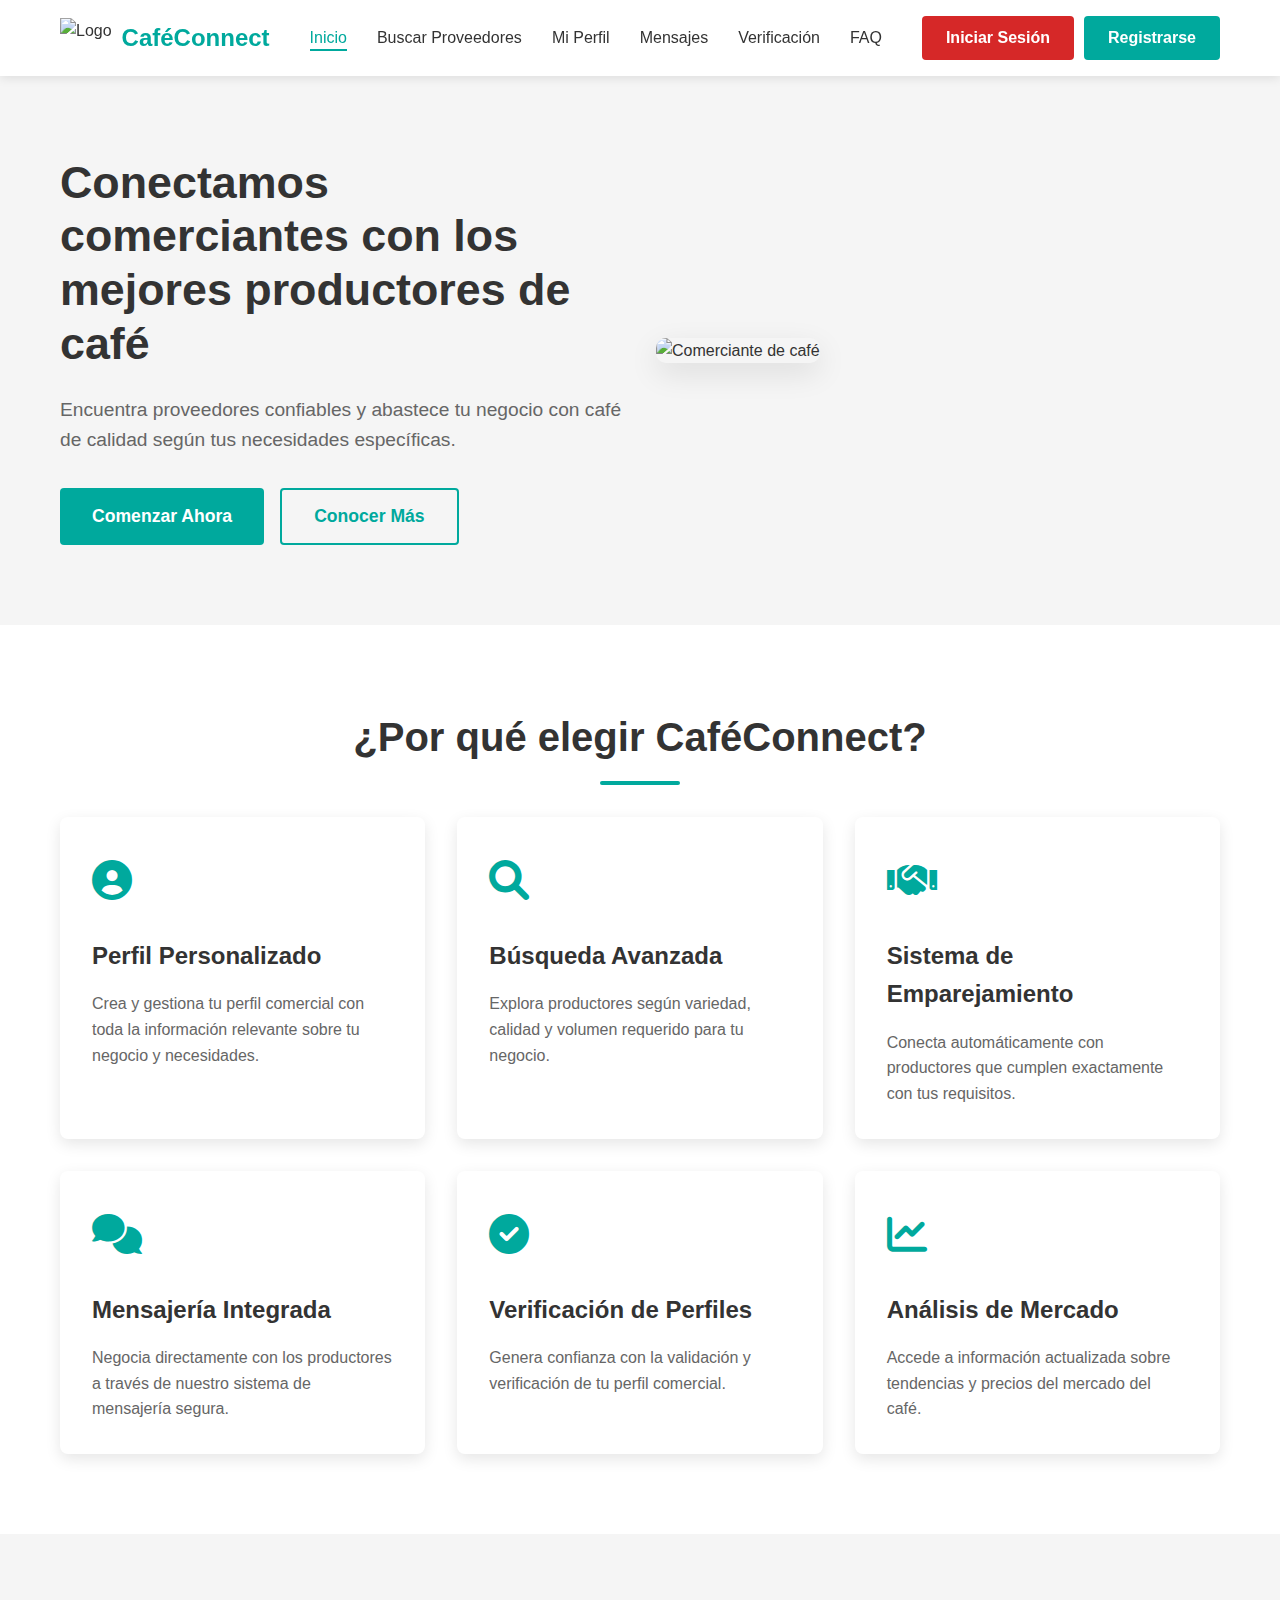
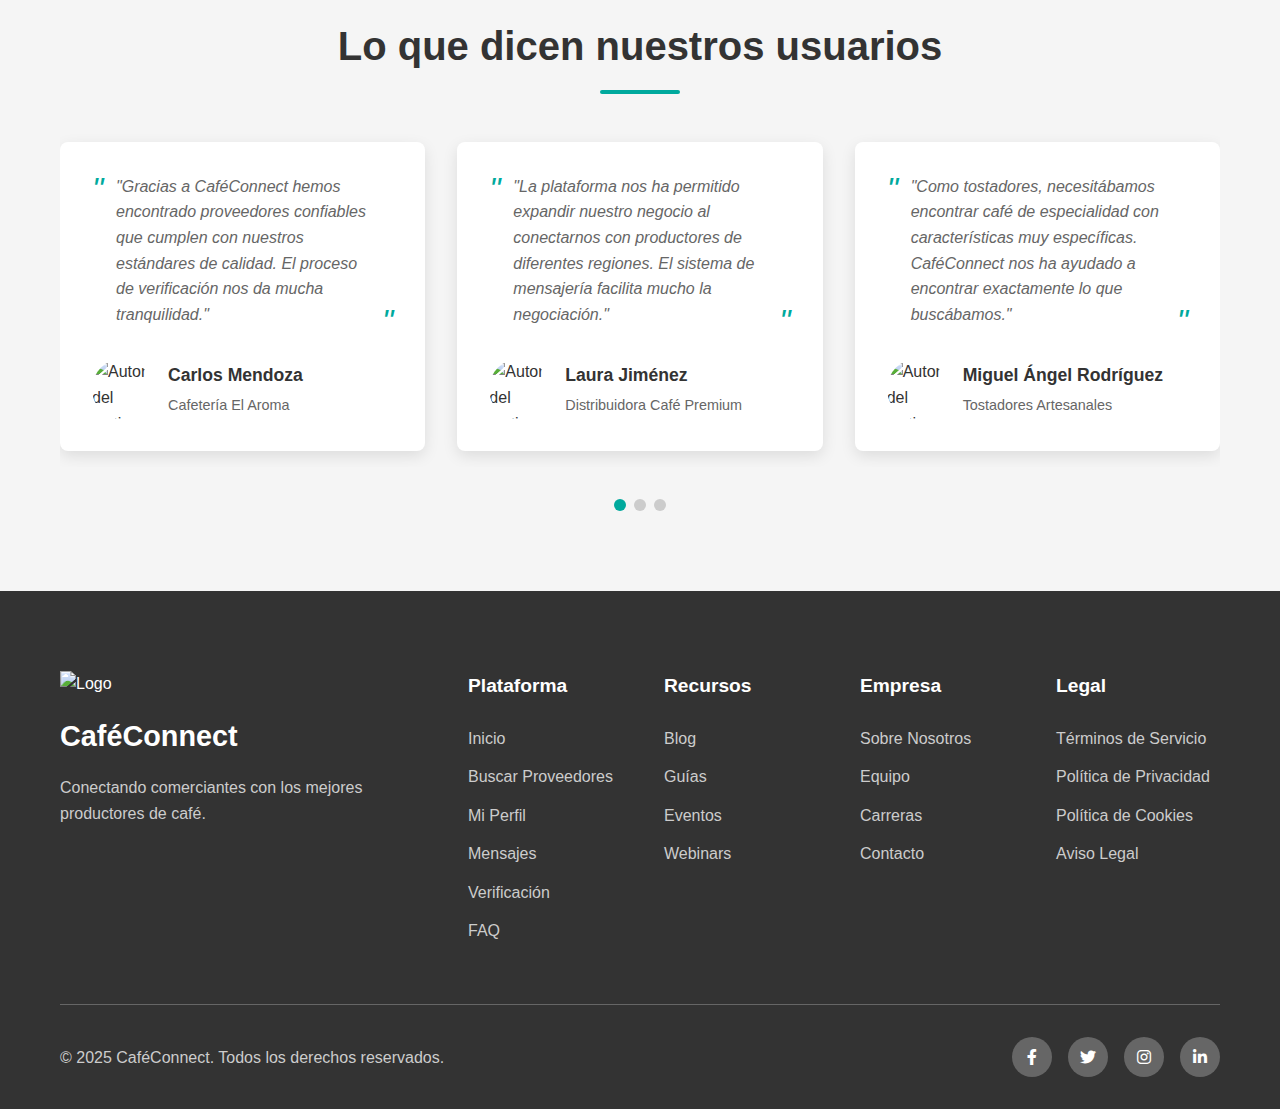
==== index.html @ 9d8a7d10 "first commit" ====
<!DOCTYPE html>
<html lang="es">
<head>
    <meta charset="UTF-8">
    <meta name="viewport" content="width=device-width, initial-scale=1.0">
    <title>CaféConnect - Plataforma para Comerciantes de Café</title>
    <link rel="stylesheet" href="styles.css">
    <link rel="stylesheet" href="https://cdnjs.cloudflare.com/ajax/libs/font-awesome/6.0.0-beta3/css/all.min.css">
</head>
<body>
    <!-- Header y Navegación -->
    <header>
        <div class="container">
            <div class="logo">
                <img src="https://hebbkx1anhila5yf.public.blob.vercel-storage.com/Captura%20desde%202025-03-27%2005-13-48-e2hTCeME7SE3XoLxy1UpQxqNRgWNa7.png" alt="Logo" class="logo-img">
                <h1>CaféConnect</h1>
            </div>
            <nav>
                <ul class="nav-links">
                    <li class="active"><a href="index.html">Inicio</a></li>
                    <li><a href="buscar.html">Buscar Proveedores</a></li>
                    <li><a href="perfil.html">Mi Perfil</a></li>
                    <li><a href="mensajes.html">Mensajes</a></li>
                    <li><a href="verificacion.html">Verificación</a></li>
                    <li><a href="faq.html">FAQ</a></li>
                </ul>
            </nav>
            <div class="auth-buttons">
                <button class="btn btn-secondary">Iniciar Sesión</button>
                <button class="btn btn-primary">Registrarse</button>
            </div>
            <div class="menu-toggle">
                <i class="fas fa-bars"></i>
            </div>
        </div>
    </header>

    <!-- Hero Section -->
    <section id="inicio" class="hero">
        <div class="container">
            <div class="hero-content">
                <h1>Conectamos comerciantes con los mejores productores de café</h1>
                <p>Encuentra proveedores confiables y abastece tu negocio con café de calidad según tus necesidades específicas.</p>
                <div class="hero-buttons">
                    <button class="btn btn-primary btn-large">Comenzar Ahora</button>
                    <button class="btn btn-outline btn-large">Conocer Más</button>
                </div>
            </div>
            <div class="hero-image">
                <img src="https://images.unsplash.com/photo-1511537190424-bbbab87ac5eb?ixlib=rb-1.2.1&auto=format&fit=crop&w=1350&q=80" alt="Comerciante de café">
            </div>
        </div>
    </section>

    <!-- Características -->
    <section class="features">
        <div class="container">
            <h2 class="section-title">¿Por qué elegir CaféConnect?</h2>
            <div class="features-grid">
                <div class="feature-card">
                    <div class="feature-icon">
                        <i class="fas fa-user-circle"></i>
                    </div>
                    <h3>Perfil Personalizado</h3>
                    <p>Crea y gestiona tu perfil comercial con toda la información relevante sobre tu negocio y necesidades.</p>
                </div>
                <div class="feature-card">
                    <div class="feature-icon">
                        <i class="fas fa-search"></i>
                    </div>
                    <h3>Búsqueda Avanzada</h3>
                    <p>Explora productores según variedad, calidad y volumen requerido para tu negocio.</p>
                </div>
                <div class="feature-card">
                    <div class="feature-icon">
                        <i class="fas fa-handshake"></i>
                    </div>
                    <h3>Sistema de Emparejamiento</h3>
                    <p>Conecta automáticamente con productores que cumplen exactamente con tus requisitos.</p>
                </div>
                <div class="feature-card">
                    <div class="feature-icon">
                        <i class="fas fa-comments"></i>
                    </div>
                    <h3>Mensajería Integrada</h3>
                    <p>Negocia directamente con los productores a través de nuestro sistema de mensajería segura.</p>
                </div>
                <div class="feature-card">
                    <div class="feature-icon">
                        <i class="fas fa-check-circle"></i>
                    </div>
                    <h3>Verificación de Perfiles</h3>
                    <p>Genera confianza con la validación y verificación de tu perfil comercial.</p>
                </div>
                <div class="feature-card">
                    <div class="feature-icon">
                        <i class="fas fa-chart-line"></i>
                    </div>
                    <h3>Análisis de Mercado</h3>
                    <p>Accede a información actualizada sobre tendencias y precios del mercado del café.</p>
                </div>
            </div>
        </div>
    </section>

    <!-- Testimonios -->
    <section class="testimonials">
        <div class="container">
            <h2 class="section-title">Lo que dicen nuestros usuarios</h2>
            <div class="testimonials-slider">
                <div class="testimonial-card">
                    <div class="testimonial-content">
                        <p>"Gracias a CaféConnect hemos encontrado proveedores confiables que cumplen con nuestros estándares de calidad. El proceso de verificación nos da mucha tranquilidad."</p>
                    </div>
                    <div class="testimonial-author">
                        <img src="https://images.unsplash.com/photo-1507003211169-0a1dd7228f2d?ixlib=rb-1.2.1&auto=format&fit=crop&w=100&q=80" alt="Autor del testimonio">
                        <div class="author-info">
                            <h4>Carlos Mendoza</h4>
                            <p>Cafetería El Aroma</p>
                        </div>
                    </div>
                </div>
                <div class="testimonial-card">
                    <div class="testimonial-content">
                        <p>"La plataforma nos ha permitido expandir nuestro negocio al conectarnos con productores de diferentes regiones. El sistema de mensajería facilita mucho la negociación."</p>
                    </div>
                    <div class="testimonial-author">
                        <img src="https://images.unsplash.com/photo-1494790108377-be9c29b29330?ixlib=rb-1.2.1&auto=format&fit=crop&w=100&q=80" alt="Autor del testimonio">
                        <div class="author-info">
                            <h4>Laura Jiménez</h4>
                            <p>Distribuidora Café Premium</p>
                        </div>
                    </div>
                </div>
                <div class="testimonial-card">
                    <div class="testimonial-content">
                        <p>"Como tostadores, necesitábamos encontrar café de especialidad con características muy específicas. CaféConnect nos ha ayudado a encontrar exactamente lo que buscábamos."</p>
                    </div>
                    <div class="testimonial-author">
                        <img src="https://images.unsplash.com/photo-1500648767791-00dcc994a43e?ixlib=rb-1.2.1&auto=format&fit=crop&w=100&q=80" alt="Autor del testimonio">
                        <div class="author-info">
                            <h4>Miguel Ángel Rodríguez</h4>
                            <p>Tostadores Artesanales</p>
                        </div>
                    </div>
                </div>
            </div>
            <div class="testimonial-dots">
                <span class="dot active"></span>
                <span class="dot"></span>
                <span class="dot"></span>
            </div>
        </div>
    </section>

    <!-- Footer -->
    <footer>
        <div class="container">
            <div class="footer-content">
                <div class="footer-logo">
                    <img src="https://hebbkx1anhila5yf.public.blob.vercel-storage.com/Captura%20desde%202025-03-27%2005-13-48-e2hTCeME7SE3XoLxy1UpQxqNRgWNa7.png" alt="Logo" class="logo-img">
                    <h2>CaféConnect</h2>
                    <p>Conectando comerciantes con los mejores productores de café.</p>
                </div>
                <div class="footer-links">
                    <div class="footer-column">
                        <h3>Plataforma</h3>
                        <ul>
                            <li><a href="index.html">Inicio</a></li>
                            <li><a href="buscar.html">Buscar Proveedores</a></li>
                            <li><a href="perfil.html">Mi Perfil</a></li>
                            <li><a href="mensajes.html">Mensajes</a></li>
                            <li><a href="verificacion.html">Verificación</a></li>
                            <li><a href="faq.html">FAQ</a></li>
                        </ul>
                    </div>
                    <div class="footer-column">
                        <h3>Recursos</h3>
                        <ul>
                            <li><a href="#">Blog</a></li>
                            <li><a href="#">Guías</a></li>
                            <li><a href="#">Eventos</a></li>
                            <li><a href="#">Webinars</a></li>
                        </ul>
                    </div>
                    <div class="footer-column">
                        <h3>Empresa</h3>
                        <ul>
                            <li><a href="#">Sobre Nosotros</a></li>
                            <li><a href="#">Equipo</a></li>
                            <li><a href="#">Carreras</a></li>
                            <li><a href="#">Contacto</a></li>
                        </ul>
                    </div>
                    <div class="footer-column">
                        <h3>Legal</h3>
                        <ul>
                            <li><a href="#">Términos de Servicio</a></li>
                            <li><a href="#">Política de Privacidad</a></li>
                            <li><a href="#">Política de Cookies</a></li>
                            <li><a href="#">Aviso Legal</a></li>
                        </ul>
                    </div>
                </div>
            </div>
            <div class="footer-bottom">
                <p>&copy; 2025 CaféConnect. Todos los derechos reservados.</p>
                <div class="social-links">
                    <a href="#"><i class="fab fa-facebook-f"></i></a>
                    <a href="#"><i class="fab fa-twitter"></i></a>
                    <a href="#"><i class="fab fa-instagram"></i></a>
                    <a href="#"><i class="fab fa-linkedin-in"></i></a>
                </div>
            </div>
        </div>
    </footer>

    <script src="script.js"></script>
</body>
</html>
---- styles.css ----
:root {
    --primary: #00A99D;
    --primary-dark: #008C82;
    --primary-light: #4DCCC3;
    --accent: #D62828;
    --accent-dark: #B01E1E;
    --accent-light: #E45858;
    --secondary: #E63E6D;
    --secondary-dark: #C92E59;
    --secondary-light: #F06E93;
    --gray-dark: #333333;
    --gray: #666666;
    --gray-light: #CCCCCC;
    --gray-lighter: #F5F5F5;
    --white: #FFFFFF;
    --black: #000000;
    --shadow: rgba(0, 0, 0, 0.1);
}

/* Reset y estilos base */
* {
    margin: 0;
    padding: 0;
    box-sizing: border-box;
}

body {
    font-family: 'Segoe UI', Tahoma, Geneva, Verdana, sans-serif;
    line-height: 1.6;
    color: var(--gray-dark);
    background-color: var(--white);
}

.container {
    width: 100%;
    max-width: 1200px;
    margin: 0 auto;
    padding: 0 20px;
}

a {
    text-decoration: none;
    color: var(--primary);
    transition: color 0.3s ease;
}

a:hover {
    color: var(--primary-dark);
}

ul {
    list-style: none;
}

img {
    max-width: 100%;
    height: auto;
}

.section-title {
    font-size: 2.5rem;
    text-align: center;
    margin-bottom: 2rem;
    color: var(--gray-dark);
    position: relative;
    padding-bottom: 1rem;
}

.section-title::after {
    content: '';
    position: absolute;
    bottom: 0;
    left: 50%;
    transform: translateX(-50%);
    width: 80px;
    height: 4px;
    background-color: var(--primary);
    border-radius: 2px;
}

/* Botones */
.btn {
    display: inline-block;
    padding: 0.8rem 1.5rem;
    border-radius: 4px;
    font-weight: 600;
    text-align: center;
    cursor: pointer;
    transition: all 0.3s ease;
    border: none;
    font-size: 1rem;
}

.btn-primary {
    background-color: var(--primary);
    color: var(--white);
}

.btn-primary:hover {
    background-color: var(--primary-dark);
    color: var(--white);
}

.btn-secondary {
    background-color: var(--accent);
    color: var(--white);
}

.btn-secondary:hover {
    background-color: var(--accent-dark);
    color: var(--white);
}

.btn-outline {
    background-color: transparent;
    border: 2px solid var(--primary);
    color: var(--primary);
}

.btn-outline:hover {
    background-color: var(--primary);
    color: var(--white);
}

.btn-text {
    background-color: transparent;
    color: var(--primary);
    padding: 0.8rem 0;
}

.btn-text:hover {
    color: var(--primary-dark);
    text-decoration: underline;
}

.btn-large {
    padding: 1rem 2rem;
    font-size: 1.1rem;
}

.btn-icon {
    background-color: transparent;
    border: none;
    color: var(--gray);
    font-size: 1.2rem;
    cursor: pointer;
    transition: color 0.3s ease;
}

.btn-icon:hover {
    color: var(--primary);
}

/* Header y Navegación */
header {
    background-color: var(--white);
    box-shadow: 0 2px 10px var(--shadow);
    position: sticky;
    top: 0;
    z-index: 1000;
    padding: 1rem 0;
}

header .container {
    display: flex;
    justify-content: space-between;
    align-items: center;
}

.logo {
    display: flex;
    align-items: center;
}

.logo-img {
    height: 40px;
    margin-right: 10px;
}

.logo h1 {
    font-size: 1.5rem;
    color: var(--primary);
    font-weight: 700;
}

.nav-links {
    display: flex;
}

.nav-links li {
    margin: 0 15px;
}

.nav-links a {
    color: var(--gray-dark);
    font-weight: 500;
    position: relative;
}

.nav-links a::after {
    content: '';
    position: absolute;
    bottom: -5px;
    left: 0;
    width: 0;
    height: 2px;
    background-color: var(--primary);
    transition: width 0.3s ease;
}

.nav-links a:hover {
    color: var(--primary);
}

.nav-links a:hover::after, .nav-links li.active a::after {
    width: 100%;
}

.nav-links li.active a {
    color: var(--primary);
}

.auth-buttons {
    display: flex;
    gap: 10px;
}

.menu-toggle {
    display: none;
    font-size: 1.5rem;
    cursor: pointer;
    color: var(--gray-dark);
}

/* Secciones de página */
.page-section {
    padding: 5rem 0;
    min-height: calc(100vh - 80px - 400px); /* Altura mínima para que ocupe la pantalla menos header y footer */
}

/* Hero Section */
.hero {
    padding: 5rem 0;
    background-color: var(--gray-lighter);
}

.hero .container {
    display: flex;
    align-items: center;
    gap: 2rem;
}

.hero-content {
    flex: 1;
}

.hero-content h1 {
    font-size: 2.8rem;
    margin-bottom: 1.5rem;
    color: var(--gray-dark);
    line-height: 1.2;
}

.hero-content p {
    font-size: 1.2rem;
    margin-bottom: 2rem;
    color: var(--gray);
}

.hero-buttons {
    display: flex;
    gap: 1rem;
}

.hero-image {
    flex: 1;
}

.hero-image img {
    border-radius: 10px;
    box-shadow: 0 10px 30px var(--shadow);
}

/* Características */
.features {
    padding: 5rem 0;
    background-color: var(--white);
}

.features-grid {
    display: grid;
    grid-template-columns: repeat(auto-fit, minmax(300px, 1fr));
    gap: 2rem;
}

.feature-card {
    background-color: var(--white);
    border-radius: 8px;
    padding: 2rem;
    box-shadow: 0 5px 15px var(--shadow);
    transition: transform 0.3s ease, box-shadow 0.3s ease;
}

.feature-card:hover {
    transform: translateY(-10px);
    box-shadow: 0 15px 30px var(--shadow);
}

.feature-icon {
    font-size: 2.5rem;
    color: var(--primary);
    margin-bottom: 1.5rem;
}

.feature-card h3 {
    font-size: 1.5rem;
    margin-bottom: 1rem;
    color: var(--gray-dark);
}

.feature-card p {
    color: var(--gray);
}

/* Búsqueda de Proveedores */
.search-section {
    padding: 5rem 0;
    background-color: var(--gray-lighter);
}

.search-container {
    display: flex;
    flex-direction: column;
    gap: 2rem;
}

.search-filters {
    background-color: var(--white);
    border-radius: 8px;
    padding: 2rem;
    box-shadow: 0 5px 15px var(--shadow);
    display: grid;
    grid-template-columns: repeat(auto-fit, minmax(200px, 1fr));
    gap: 1.5rem;
}

.filter-group {
    display: flex;
    flex-direction: column;
    gap: 0.5rem;
}

.filter-group label {
    font-weight: 600;
    color: var(--gray-dark);
}

.filter-select, .filter-group input[type="range"] {
    padding: 0.8rem;
    border: 1px solid var(--gray-light);
    border-radius: 4px;
    font-size: 1rem;
}

.search-btn {
    grid-column: 1 / -1;
    margin-top: 1rem;
}

.search-results {
    display: flex;
    flex-direction: column;
    gap: 1.5rem;
}

.provider-card {
    background-color: var(--white);
    border-radius: 8px;
    overflow: hidden;
    box-shadow: 0 5px 15px var(--shadow);
    display: flex;
}

.provider-image {
    width: 30%;
    min-height: 250px;
}

.provider-image img {
    width: 100%;
    height: 100%;
    object-fit: cover;
}

.provider-info {
    padding: 2rem;
    flex: 1;
}

.provider-header {
    display: flex;
    justify-content: space-between;
    align-items: center;
    margin-bottom: 1rem;
}

.provider-header h3 {
    font-size: 1.8rem;
    color: var(--gray-dark);
}

.verification-badge {
    background-color: var(--primary);
    color: var(--white);
    padding: 0.3rem 0.8rem;
    border-radius: 20px;
    font-size: 0.8rem;
    font-weight: 600;
    display: flex;
    align-items: center;
    gap: 0.3rem;
}

.verification-badge::before {
    content: '\f00c';
    font-family: 'Font Awesome 5 Free';
    font-weight: 900;
}

.provider-location {
    color: var(--gray);
    margin-bottom: 1rem;
}

.provider-details {
    display: flex;
    gap: 1.5rem;
    margin-bottom: 1rem;
}

.provider-details span {
    display: flex;
    align-items: center;
    gap: 0.5rem;
    color: var(--gray);
    font-size: 0.9rem;
}

.provider-description {
    margin-bottom: 1.5rem;
    color: var(--gray);
}

.provider-actions {
    display: flex;
    gap: 1rem;
}

/* Perfil y Gestión */
.profile-section {
    padding: 5rem 0;
    background-color: var(--white);
}

.profile-container {
    display: flex;
    gap: 2rem;
    background-color: var(--white);
    border-radius: 8px;
    box-shadow: 0 5px 15px var(--shadow);
    overflow: hidden;
}

.profile-sidebar {
    width: 300px;
    background-color: var(--gray-lighter);
    padding: 2rem;
    display: flex;
    flex-direction: column;
    align-items: center;
}

.profile-avatar {
    position: relative;
    width: 150px;
    height: 150px;
    border-radius: 50%;
    overflow: hidden;
    margin-bottom: 1.5rem;
    box-shadow: 0 5px 15px var(--shadow);
}

.profile-avatar img {
    width: 100%;
    height: 100%;
    object-fit: cover;
}

.edit-avatar-btn {
    position: absolute;
    bottom: 10px;
    right: 10px;
    background-color: var(--white);
    color: var(--primary);
    width: 40px;
    height: 40px;
    border-radius: 50%;
    display: flex;
    align-items: center;
    justify-content: center;
    border: none;
    cursor: pointer;
    box-shadow: 0 2px 5px var(--shadow);
    transition: all 0.3s ease;
}

.edit-avatar-btn:hover {
    background-color: var(--primary);
    color: var(--white);
}

.profile-name {
    font-size: 1.5rem;
    margin-bottom: 0.5rem;
    color: var(--gray-dark);
}

.profile-type {
    color: var(--primary);
    font-weight: 600;
    margin-bottom: 2rem;
}

.profile-menu {
    width: 100%;
}

.profile-menu li {
    margin-bottom: 0.5rem;
}

.profile-menu a {
    display: flex;
    align-items: center;
    gap: 0.8rem;
    padding: 1rem;
    border-radius: 4px;
    color: var(--gray);
    transition: all 0.3s ease;
}

.profile-menu a:hover, .profile-menu li.active a {
    background-color: var(--primary);
    color: var(--white);
}

.profile-content {
    flex: 1;
    padding: 2rem;
}

.profile-tab {
    display: none;
}

.profile-tab.active {
    display: block;
}

.profile-tab h3 {
    font-size: 1.8rem;
    margin-bottom: 1.5rem;
    color: var(--gray-dark);
}

.profile-form {
    display: flex;
    flex-direction: column;
    gap: 1.5rem;
}

.form-group {
    display: flex;
    flex-direction: column;
    gap: 0.5rem;
}

.form-group label {
    font-weight: 600;
    color: var(--gray-dark);
}

.form-group input, .form-group select, .form-group textarea {
    padding: 0.8rem;
    border: 1px solid var(--gray-light);
    border-radius: 4px;
    font-size: 1rem;
}

.form-row {
    display: flex;
    gap: 1.5rem;
}

.form-row .form-group {
    flex: 1;
}

.checkbox-group {
    display: flex;
    flex-wrap: wrap;
    gap: 1rem;
}

.checkbox-label {
    display: flex;
    align-items: center;
    gap: 0.5rem;
    cursor: pointer;
}

.form-actions {
    margin-top: 1rem;
}

/* Sistema de Mensajería */
.messaging-section {
    padding: 5rem 0;
    background-color: var(--gray-lighter);
}

.messaging-container {
    display: flex;
    background-color: var(--white);
    border-radius: 8px;
    box-shadow: 0 5px 15px var(--shadow);
    overflow: hidden;
    height: 600px;
}

.contacts-sidebar {
    width: 350px;
    border-right: 1px solid var(--gray-light);
    display: flex;
    flex-direction: column;
}

.contacts-search {
    padding: 1rem;
    border-bottom: 1px solid var(--gray-light);
    position: relative;
}

.contacts-search input {
    width: 100%;
    padding: 0.8rem 2.5rem 0.8rem 1rem;
    border: 1px solid var(--gray-light);
    border-radius: 20px;
    font-size: 1rem;
}

.contacts-search i {
    position: absolute;
    right: 2rem;
    top: 50%;
    transform: translateY(-50%);
    color: var(--gray);
}

.contacts-list {
    flex: 1;
    overflow-y: auto;
}

.contact-item {
    display: flex;
    align-items: center;
    padding: 1rem;
    border-bottom: 1px solid var(--gray-light);
    cursor: pointer;
    transition: background-color 0.3s ease;
}

.contact-item:hover, .contact-item.active {
    background-color: var(--gray-lighter);
}

.contact-avatar {
    width: 50px;
    height: 50px;
    border-radius: 50%;
    overflow: hidden;
    margin-right: 1rem;
}

.contact-avatar img {
    width: 100%;
    height: 100%;
    object-fit: cover;
}

.contact-info {
    flex: 1;
}

.contact-info h4 {
    font-size: 1rem;
    margin-bottom: 0.3rem;
    color: var(--gray-dark);
}

.contact-info p {
    font-size: 0.9rem;
    color: var(--gray);
    white-space: nowrap;
    overflow: hidden;
    text-overflow: ellipsis;
    max-width: 180px;
}

.contact-meta {
    display: flex;
    flex-direction: column;
    align-items: flex-end;
    gap: 0.5rem;
}

.contact-time {
    font-size: 0.8rem;
    color: var(--gray);
}

.contact-unread {
    background-color: var(--primary);
    color: var(--white);
    width: 20px;
    height: 20px;
    border-radius: 50%;
    display: flex;
    align-items: center;
    justify-content: center;
    font-size: 0.8rem;
}

.chat-container {
    flex: 1;
    display: flex;
    flex-direction: column;
}

.chat-header {
    padding: 1rem;
    border-bottom: 1px solid var(--gray-light);
    display: flex;
    justify-content: space-between;
    align-items: center;
}

.chat-contact {
    display: flex;
    align-items: center;
}

.chat-contact .contact-avatar {
    margin-right: 1rem;
}

.chat-contact .contact-info h4 {
    font-size: 1.2rem;
}

.chat-contact .contact-info p {
    display: flex;
    align-items: center;
    gap: 0.5rem;
}

.online {
    color: #4CAF50;
}

.chat-actions {
    display: flex;
    gap: 1rem;
}

.chat-messages {
    flex: 1;
    padding: 1rem;
    overflow-y: auto;
    display: flex;
    flex-direction: column;
    gap: 1rem;
}

.message-date {
    text-align: center;
    margin: 1rem 0;
}

.message-date span {
    background-color: var(--gray-lighter);
    padding: 0.5rem 1rem;
    border-radius: 20px;
    font-size: 0.8rem;
    color: var(--gray);
}

.message {
    display: flex;
    flex-direction: column;
    max-width: 70%;
}

.message.sent {
    align-self: flex-end;
}

.message.received {
    align-self: flex-start;
}

.message-content {
    padding: 1rem;
    border-radius: 8px;
    position: relative;
}

.message.sent .message-content {
    background-color: var(--primary);
    color: var(--white);
    border-top-right-radius: 0;
}

.message.received .message-content {
    background-color: var(--gray-lighter);
    color: var(--gray-dark);
    border-top-left-radius: 0;
}

.message-time {
    font-size: 0.8rem;
    color: var(--gray);
    align-self: flex-end;
    margin-top: 0.3rem;
}

.chat-input {
    padding: 1rem;
    border-top: 1px solid var(--gray-light);
    display: flex;
    align-items: center;
    gap: 1rem;
}

.chat-input input {
    flex: 1;
    padding: 0.8rem;
    border: 1px solid var(--gray-light);
    border-radius: 20px;
    font-size: 1rem;
}

.send-btn {
    color: var(--primary);
}

/* Proceso de Verificación */
.verification-section {
    padding: 5rem 0;
    background-color: var(--white);
}

.verification-container {
    display: flex;
    gap: 2rem;
}

.verification-steps {
    width: 40%;
}

.step {
    display: flex;
    margin-bottom: 2rem;
    position: relative;
}

.step:not(:last-child)::after {
    content: '';
    position: absolute;
    top: 40px;
    left: 20px;
    width: 2px;
    height: calc(100% - 20px);
    background-color: var(--gray-light);
}

.step.completed:not(:last-child)::after {
    background-color: var(--primary);
}

.step-number {
    width: 40px;
    height: 40px;
    border-radius: 50%;
    background-color: var(--gray-light);
    color: var(--white);
    display: flex;
    align-items: center;
    justify-content: center;
    font-weight: 600;
    margin-right: 1rem;
    z-index: 1;
}

.step.completed .step-number, .step.active .step-number {
    background-color: var(--primary);
}

.step-content {
    flex: 1;
}

.step-content h3 {
    font-size: 1.2rem;
    margin-bottom: 0.5rem;
    color: var(--gray-dark);
}

.step-content p {
    color: var(--gray);
    font-size: 0.9rem;
}

.step-status {
    display: flex;
    align-items: center;
    gap: 0.5rem;
    color: var(--gray);
    font-size: 0.9rem;
}

.step.completed .step-status {
    color: var(--primary);
}

.step.active .step-status {
    color: var(--accent);
}

.verification-content {
    flex: 1;
}

.verification-card {
    background-color: var(--white);
    border-radius: 8px;
    padding: 2rem;
    box-shadow: 0 5px 15px var(--shadow);
}

.verification-card h3 {
    font-size: 1.8rem;
    margin-bottom: 1rem;
    color: var(--gray-dark);
}

.verification-card p {
    color: var(--gray);
    margin-bottom: 2rem;
}

.verification-options {
    display: flex;
    gap: 2rem;
    margin-bottom: 2rem;
}

.option-card {
    flex: 1;
    background-color: var(--gray-lighter);
    border-radius: 8px;
    padding: 2rem;
    text-align: center;
    transition: transform 0.3s ease;
}

.option-card:hover {
    transform: translateY(-10px);
}

.option-icon {
    font-size: 2.5rem;
    color: var(--primary);
    margin-bottom: 1.5rem;
}

.option-card h4 {
    font-size: 1.2rem;
    margin-bottom: 1rem;
    color: var(--gray-dark);
}

.option-card p {
    color: var(--gray);
    margin-bottom: 1.5rem;
}

.verification-actions {
    display: flex;
    flex-direction: column;
    gap: 1rem;
    align-items: center;
}

/* Testimonios */
.testimonials {
    padding: 5rem 0;
    background-color: var(--gray-lighter);
}

.testimonials-slider {
    display: flex;
    gap: 2rem;
    overflow-x: auto;
    padding: 1rem 0;
    scrollbar-width: none;
}

.testimonials-slider::-webkit-scrollbar {
    display: none;
}

.testimonial-card {
    background-color: var(--white);
    border-radius: 8px;
    padding: 2rem;
    box-shadow: 0 5px 15px var(--shadow);
    min-width: 350px;
    flex: 1;
}

.testimonial-content {
    margin-bottom: 2rem;
}

.testimonial-content p {
    color: var(--gray);
    font-style: italic;
    position: relative;
    padding: 0 1.5rem;
}

.testimonial-content p::before, .testimonial-content p::after {
    content: '"';
    font-size: 2rem;
    color: var(--primary);
    position: absolute;
}

.testimonial-content p::before {
    left: 0;
    top: -10px;
}

.testimonial-content p::after {
    right: 0;
    bottom: -20px;
}

.testimonial-author {
    display: flex;
    align-items: center;
}

.testimonial-author img {
    width: 60px;
    height: 60px;
    border-radius: 50%;
    margin-right: 1rem;
    object-fit: cover;
}

.author-info h4 {
    font-size: 1.1rem;
    margin-bottom: 0.3rem;
    color: var(--gray-dark);
}

.author-info p {
    color: var(--gray);
    font-size: 0.9rem;
}

.testimonial-dots {
    display: flex;
    justify-content: center;
    gap: 0.5rem;
    margin-top: 2rem;
}

.dot {
    width: 12px;
    height: 12px;
    border-radius: 50%;
    background-color: var(--gray-light);
    cursor: pointer;
    transition: background-color 0.3s ease;
}

.dot.active {
    background-color: var(--primary);
}

/* Preguntas Frecuentes */
.faq-section {
    padding: 5rem 0;
    background-color: var(--white);
}

.faq-container {
    max-width: 800px;
    margin: 0 auto;
}

.faq-item {
    border-bottom: 1px solid var(--gray-light);
    margin-bottom: 1rem;
}

.faq-question {
    padding: 1.5rem 0;
    display: flex;
    justify-content: space-between;
    align-items: center;
    cursor: pointer;
}

.faq-question h3 {
    font-size: 1.2rem;
    color: var(--gray-dark);
}

.faq-question i {
    color: var(--primary);
    transition: transform 0.3s ease;
}

.faq-item.active .faq-question i {
    transform: rotate(180deg);
}

.faq-answer {
    padding: 0 0 1.5rem;
    display: none;
}

.faq-item.active .faq-answer {
    display: block;
}

.faq-answer p {
    color: var(--gray);
}

/* Footer */
footer {
    background-color: var(--gray-dark);
    color: var(--white);
    padding: 5rem 0 2rem;
}

.footer-content {
    display: flex;
    flex-wrap: wrap;
    gap: 2rem;
    margin-bottom: 3rem;
}

.footer-logo {
    flex: 1;
    min-width: 300px;
}

.footer-logo .logo-img {
    height: 50px;
    margin-bottom: 1rem;
}

.footer-logo h2 {
    font-size: 1.8rem;
    margin-bottom: 1rem;
    color: var(--white);
}

.footer-logo p {
    color: var(--gray-light);
}

.footer-links {
    flex: 2;
    display: flex;
    flex-wrap: wrap;
    gap: 2rem;
}

.footer-column {
    flex: 1;
    min-width: 150px;
}

.footer-column h3 {
    font-size: 1.2rem;
    margin-bottom: 1.5rem;
    color: var(--white);
}

.footer-column ul li {
    margin-bottom: 0.8rem;
}

.footer-column ul li a {
    color: var(--gray-light);
    transition: color 0.3s ease;
}

.footer-column ul li a:hover {
    color: var(--primary);
}

.footer-bottom {
    display: flex;
    justify-content: space-between;
    align-items: center;
    padding-top: 2rem;
    border-top: 1px solid var(--gray);
}

.footer-bottom p {
    color: var(--gray-light);
}

.social-links {
    display: flex;
    gap: 1rem;
}

.social-links a {
    width: 40px;
    height: 40px;
    border-radius: 50%;
    background-color: var(--gray);
    display: flex;
    align-items: center;
    justify-content: center;
    color: var(--white);
    transition: all 0.3s ease;
}

.social-links a:hover {
    background-color: var(--primary);
    transform: translateY(-5px);
}

/* Responsive Design */
@media (max-width: 1024px) {
    .hero-content h1 {
        font-size: 2.2rem;
    }
    
    .profile-container {
        flex-direction: column;
    }
    
    .profile-sidebar {
        width: 100%;
    }
    
    .verification-container {
        flex-direction: column;
    }
    
    .verification-steps {
        width: 100%;
    }
}

@media (max-width: 768px) {
    .menu-toggle {
        display: block;
    }
    
    .nav-links, .auth-buttons {
        display: none;
    }
    
    .hero .container {
        flex-direction: column;
    }
    
    .hero-content {
        text-align: center;
    }
    
    .hero-buttons {
        justify-content: center;
    }
    
    .provider-card {
        flex-direction: column;
    }
    
    .provider-image {
        width: 100%;
    }
    
    .messaging-container {
        flex-direction: column;
        height: auto;
    }
    
    .contacts-sidebar {
        width: 100%;
        height: 300px;
    }
    
    .chat-container {
        height: 500px;
    }
    
    .verification-options {
        flex-direction: column;
    }
    
    .footer-content {
        flex-direction: column;
    }
}

@media (max-width: 480px) {
    .section-title {
        font-size: 2rem;
    }
    
    .hero-content h1 {
        font-size: 1.8rem;
    }
    
    .feature-card {
        padding: 1.5rem;
    }
    
    .form-row {
        flex-direction: column;
    }
    
    .footer-bottom {
        flex-direction: column;
        gap: 1rem;
    }
}
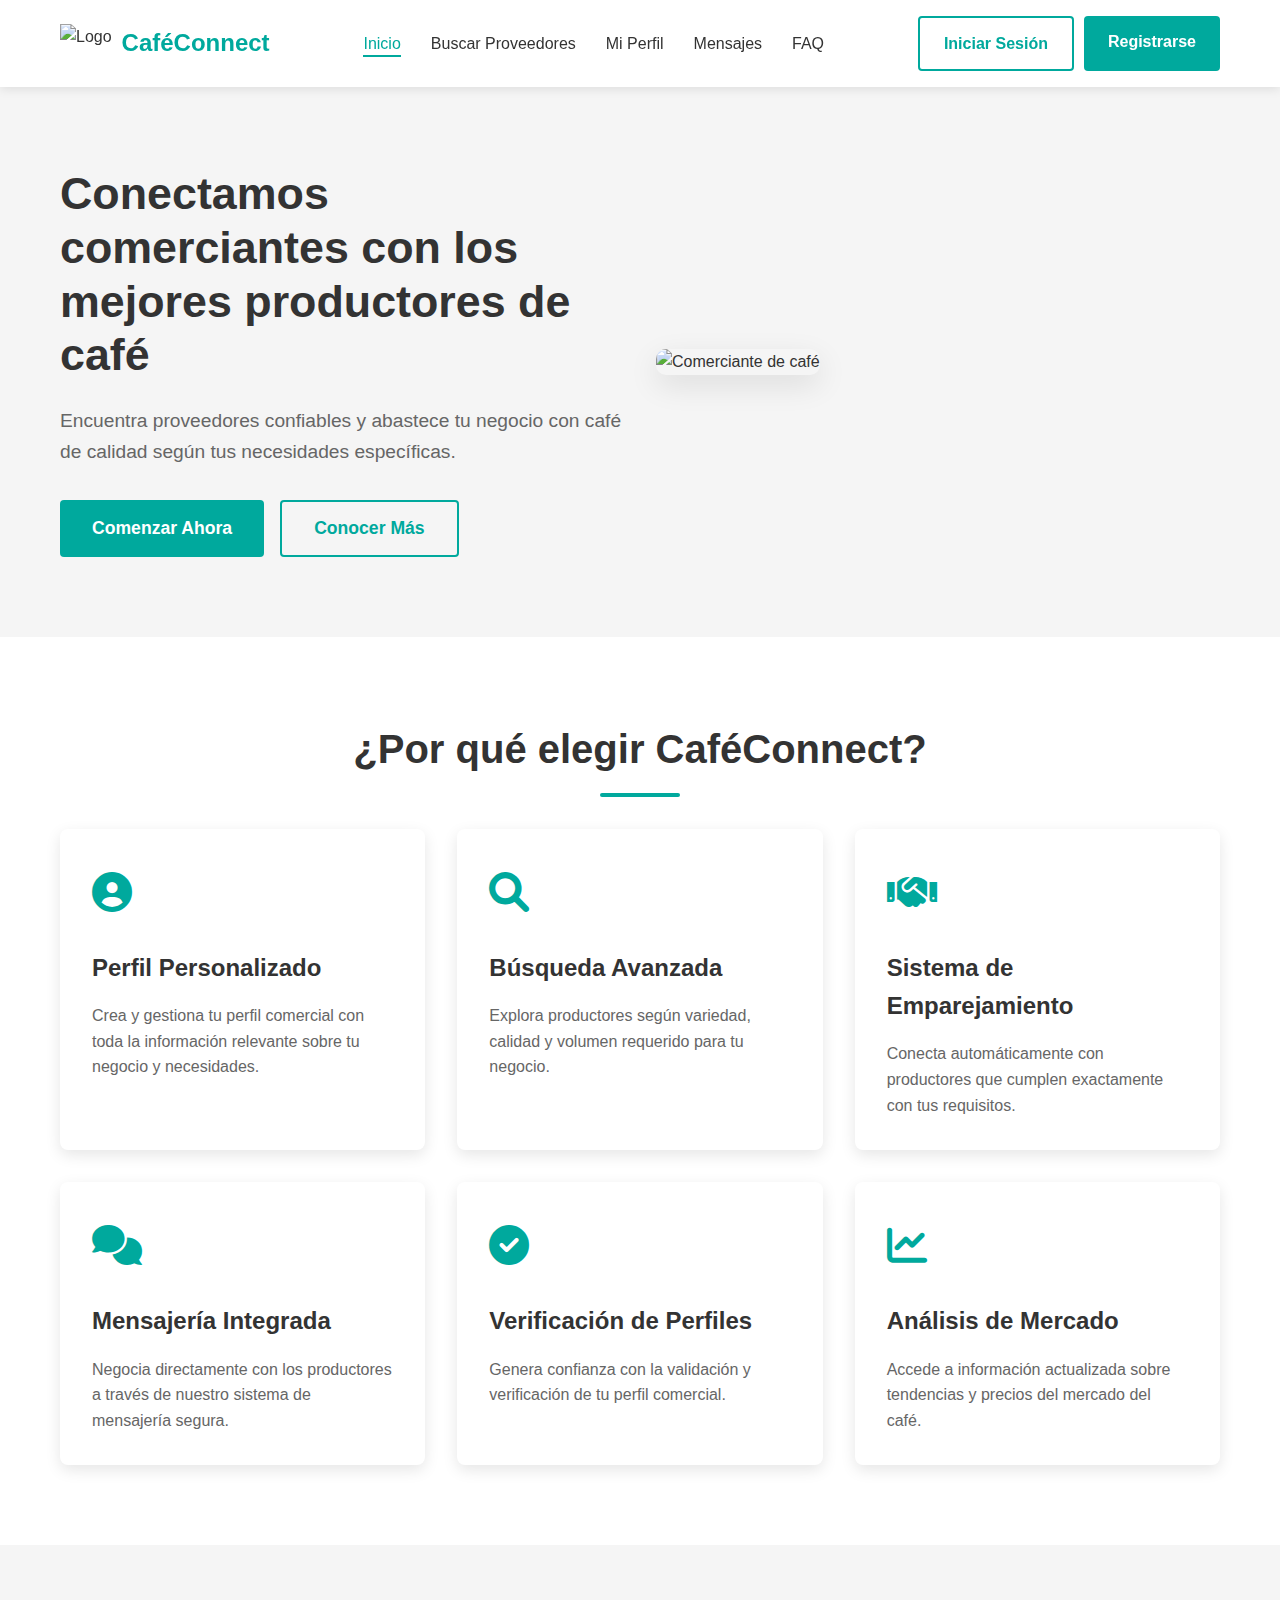
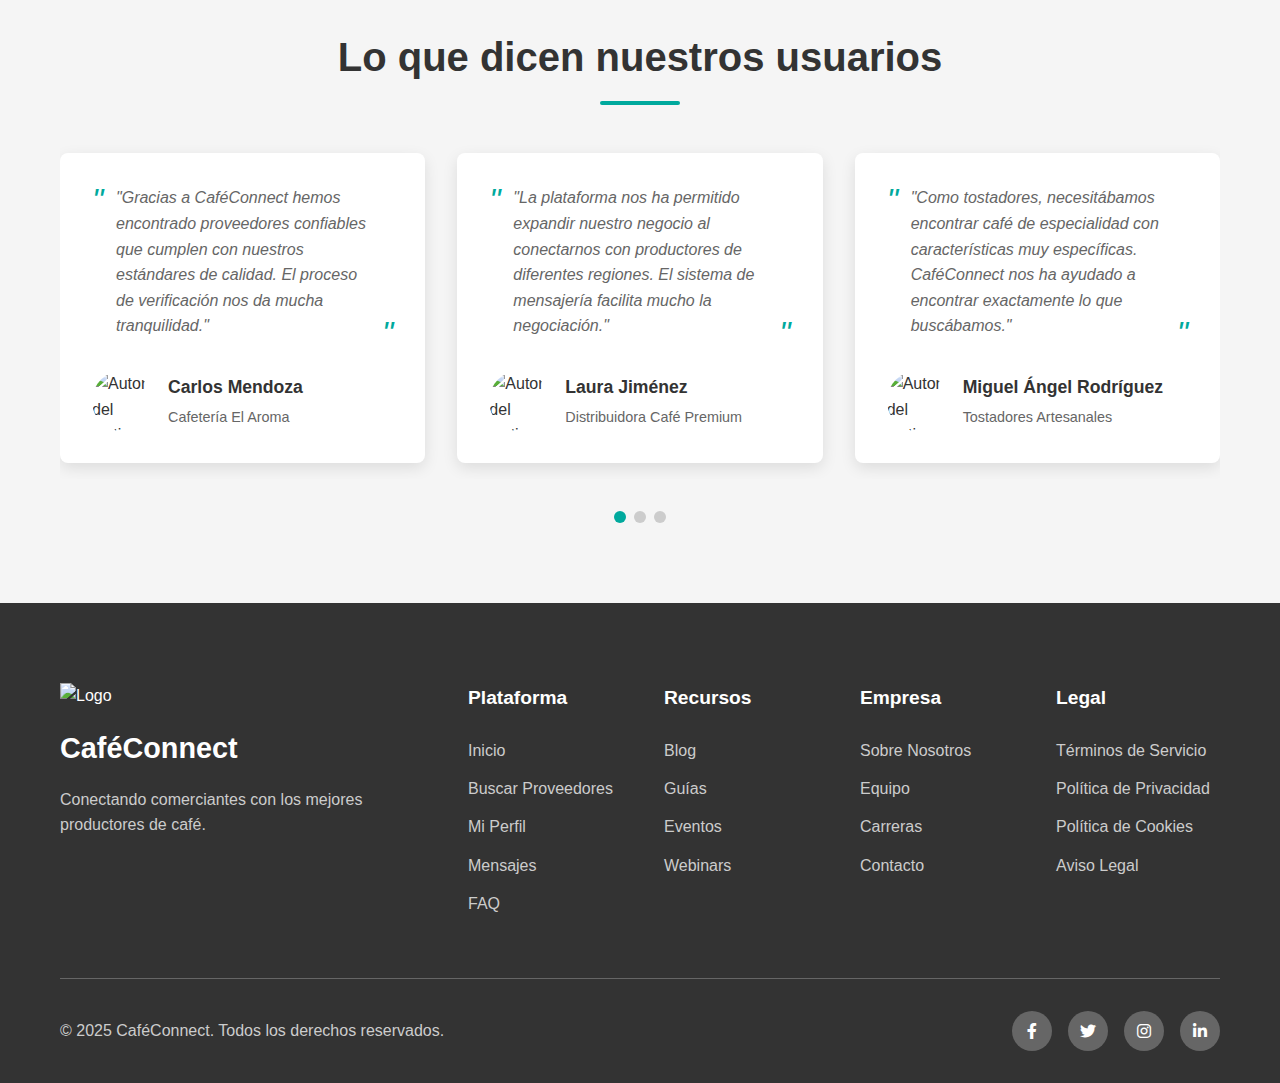
==== commit 3bb90e38: "[ADD] login & register" ====
--- a/index.html
+++ b/index.html
@@ -21,13 +21,13 @@
                     <li><a href="buscar.html">Buscar Proveedores</a></li>
                     <li><a href="perfil.html">Mi Perfil</a></li>
                     <li><a href="mensajes.html">Mensajes</a></li>
-                    <li><a href="verificacion.html">Verificación</a></li>
+                    <!--<li><a href="verificacion.html">Verificación</a></li>-->
                     <li><a href="faq.html">FAQ</a></li>
                 </ul>
             </nav>
             <div class="auth-buttons">
-                <button class="btn btn-secondary">Iniciar Sesión</button>
-                <button class="btn btn-primary">Registrarse</button>
+                <a href="login.html" class="btn btn-outline">Iniciar Sesión</a>
+                <a href="register.html" class="btn btn-primary">Registrarse</a>
             </div>
             <div class="menu-toggle">
                 <i class="fas fa-bars"></i>
@@ -170,7 +170,7 @@
                             <li><a href="buscar.html">Buscar Proveedores</a></li>
                             <li><a href="perfil.html">Mi Perfil</a></li>
                             <li><a href="mensajes.html">Mensajes</a></li>
-                            <li><a href="verificacion.html">Verificación</a></li>
+                            <!-- <li><a href="verificacion.html">Verificación</a></li> -->
                             <li><a href="faq.html">FAQ</a></li>
                         </ul>
                     </div>
--- a/styles.css
+++ b/styles.css
@@ -1359,4 +1359,435 @@
         flex-direction: column;
         gap: 1rem;
     }
+}
+
+/* Alerta personalizada */
+.custom-alert-overlay {
+    position: fixed;
+    top: 0;
+    left: 0;
+    width: 100%;
+    height: 100%;
+    background-color: rgba(0, 0, 0, 0.5);
+    display: flex;
+    justify-content: center;
+    align-items: center;
+    z-index: 9999;
+    opacity: 0;
+    visibility: hidden;
+    transition: opacity 0.3s ease, visibility 0.3s ease;
+}
+
+.custom-alert-overlay.active {
+    opacity: 1;
+    visibility: visible;
+}
+
+.custom-alert {
+    background-color: var(--white);
+    border-radius: 8px;
+    box-shadow: 0 5px 15px var(--shadow);
+    padding: 2rem;
+    max-width: 400px;
+    width: 90%;
+    text-align: center;
+    position: relative;
+    transform: translateY(-20px);
+    transition: transform 0.3s ease;
+}
+
+.custom-alert-overlay.active .custom-alert {
+    transform: translateY(0);
+}
+
+.custom-alert-icon {
+    width: 70px;
+    height: 70px;
+    border-radius: 50%;
+    background-color: var(--primary);
+    color: var(--white);
+    display: flex;
+    align-items: center;
+    justify-content: center;
+    margin: 0 auto 1.5rem;
+    font-size: 2rem;
+}
+
+.custom-alert-title {
+    font-size: 1.5rem;
+    color: var(--gray-dark);
+    margin-bottom: 1rem;
+}
+
+.custom-alert-message {
+    color: var(--gray);
+    margin-bottom: 1.5rem;
+}
+
+.custom-alert-progress {
+    height: 4px;
+    background-color: var(--gray-light);
+    border-radius: 2px;
+    overflow: hidden;
+    margin-bottom: 1rem;
+}
+
+.custom-alert-progress-bar {
+    height: 100%;
+    width: 0;
+    background-color: var(--primary);
+    transition: width 3s linear;
+}
+
+.custom-alert-progress.active .custom-alert-progress-bar {
+    width: 100%;
+}
+
+/* Estilos para las páginas de autenticación (login y registro) */
+.auth-section {
+    padding: 5rem 0;
+    background-color: var(--gray-lighter);
+    min-height: calc(100vh - 80px - 400px); /* Altura de la pantalla menos header y footer */
+}
+
+.auth-container {
+    display: flex;
+    background-color: var(--white);
+    border-radius: 10px;
+    overflow: hidden;
+    box-shadow: 0 5px 15px var(--shadow);
+    max-width: 1200px;
+    margin: 0 auto;
+}
+
+.auth-form-container {
+    flex: 1;
+    padding: 3rem;
+}
+
+.auth-image {
+    flex: 1;
+    position: relative;
+    display: none; /* Oculto en móvil, visible en desktop */
+}
+
+.auth-image img {
+    width: 100%;
+    height: 100%;
+    object-fit: cover;
+}
+
+.auth-image-overlay {
+    position: absolute;
+    bottom: 0;
+    left: 0;
+    width: 100%;
+    padding: 2rem;
+    background: linear-gradient(to top, rgba(0, 0, 0, 0.8), transparent);
+    color: var(--white);
+}
+
+.auth-image-overlay h3 {
+    font-size: 1.8rem;
+    margin-bottom: 1rem;
+}
+
+.auth-subtitle {
+    color: var(--gray);
+    margin-bottom: 2rem;
+    text-align: center;
+}
+
+.auth-form {
+    margin-bottom: 2rem;
+}
+
+.form-group {
+    margin-bottom: 1.5rem;
+}
+
+.form-group label {
+    display: block;
+    margin-bottom: 0.5rem;
+    font-weight: 600;
+    color: var(--gray-dark);
+}
+
+.input-icon {
+    position: relative;
+}
+
+.input-icon i {
+    position: absolute;
+    left: 1rem;
+    top: 50%;
+    transform: translateY(-50%);
+    color: var(--gray);
+}
+
+.input-icon input,
+.input-icon select {
+    width: 100%;
+    padding: 0.8rem 1rem 0.8rem 2.5rem;
+    border: 1px solid var(--gray-light);
+    border-radius: 5px;
+    font-size: 1rem;
+    transition: border-color 0.3s ease;
+}
+
+.input-icon input:focus,
+.input-icon select:focus {
+    border-color: var(--primary);
+    outline: none;
+}
+
+.form-options {
+    display: flex;
+    justify-content: space-between;
+    align-items: center;
+    margin-bottom: 1.5rem;
+    flex-wrap: wrap;
+}
+
+.remember-me {
+    display: flex;
+    align-items: center;
+    gap: 0.5rem;
+}
+
+.forgot-password {
+    color: var(--primary);
+    text-decoration: none;
+    font-size: 0.9rem;
+}
+
+.forgot-password:hover {
+    text-decoration: underline;
+}
+
+.btn-block {
+    width: 100%;
+}
+
+.auth-divider {
+    position: relative;
+    text-align: center;
+    margin: 2rem 0;
+}
+
+.auth-divider::before {
+    content: '';
+    position: absolute;
+    top: 50%;
+    left: 0;
+    width: 100%;
+    height: 1px;
+    background-color: var(--gray-light);
+}
+
+.auth-divider span {
+    position: relative;
+    background-color: var(--white);
+    padding: 0 1rem;
+    color: var(--gray);
+    font-size: 0.9rem;
+}
+
+.social-login {
+    display: flex;
+    gap: 1rem;
+    margin-bottom: 2rem;
+}
+
+.btn-social {
+    flex: 1;
+    display: flex;
+    align-items: center;
+    justify-content: center;
+    gap: 0.5rem;
+    background-color: var(--white);
+    border: 1px solid var(--gray-light);
+    color: var(--gray-dark);
+}
+
+.btn-google:hover {
+    background-color: #f2f2f2;
+}
+
+.btn-facebook:hover {
+    background-color: #f0f2f5;
+}
+
+.auth-redirect {
+    text-align: center;
+    color: var(--gray);
+}
+
+.auth-redirect a {
+    color: var(--primary);
+    text-decoration: none;
+    font-weight: 600;
+}
+
+.auth-redirect a:hover {
+    text-decoration: underline;
+}
+
+/* Responsive para auth */
+@media (min-width: 768px) {
+    .auth-image {
+        display: block;
+    }
+}
+
+@media (max-width: 767px) {
+    .auth-form-container {
+        padding: 2rem;
+    }
+    
+    .form-options {
+        flex-direction: column;
+        align-items: flex-start;
+        gap: 1rem;
+    }
+    
+    .social-login {
+        flex-direction: column;
+    }
+}
+
+/* Estilos específicos para páginas de autenticación */
+.auth-page {
+    background-color: var(--gray-lighter);
+    min-height: 100vh;
+    display: flex;
+    flex-direction: column;
+}
+
+.auth-page .auth-section {
+    flex: 1;
+    display: flex;
+    align-items: center;
+    justify-content: center;
+    padding: 3rem 0;
+    min-height: 100vh;
+}
+
+.auth-logo {
+    text-align: center;
+    margin-bottom: 2rem;
+}
+
+.auth-logo img {
+    height: 50px;
+}
+
+.auth-container {
+    display: flex;
+    background-color: var(--white);
+    border-radius: 10px;
+    overflow: hidden;
+    box-shadow: 0 5px 15px var(--shadow);
+    max-width: 1200px;
+    margin: 0 auto;
+}
+
+.auth-form-container {
+    flex: 1;
+    padding: 3rem;
+}
+
+.auth-image {
+    flex: 1;
+    position: relative;
+    display: none; /* Oculto en móvil, visible en desktop */
+}
+
+.auth-image img {
+    width: 100%;
+    height: 100%;
+    object-fit: cover;
+}
+
+.auth-image-overlay {
+    position: absolute;
+    bottom: 0;
+    left: 0;
+    width: 100%;
+    padding: 2rem;
+    background: linear-gradient(to top, rgba(0, 0, 0, 0.8), transparent);
+    color: var(--white);
+}
+
+.auth-image-overlay h3 {
+    font-size: 1.8rem;
+    margin-bottom: 1rem;
+}
+
+.auth-subtitle {
+    color: var(--gray);
+    margin-bottom: 2rem;
+    text-align: center;
+}
+
+.auth-form {
+    margin-bottom: 2rem;
+}
+
+.auth-page .section-title {
+    font-size: 2rem;
+    margin-bottom: 1rem;
+}
+
+.auth-page .section-title::after {
+    width: 60px;
+    height: 3px;
+}
+
+.auth-footer {
+    text-align: center;
+    margin-top: 2rem;
+    color: var(--gray);
+    font-size: 0.9rem;
+}
+
+.auth-links {
+    display: flex;
+    justify-content: center;
+    gap: 1.5rem;
+    margin-top: 0.5rem;
+}
+
+.auth-links a {
+    color: var(--gray);
+    text-decoration: none;
+    font-size: 0.9rem;
+}
+
+.auth-links a:hover {
+    color: var(--primary);
+    text-decoration: underline;
+}
+
+/* Responsive para auth */
+@media (min-width: 768px) {
+    .auth-image {
+        display: block;
+    }
+}
+
+@media (max-width: 767px) {
+    .auth-form-container {
+        padding: 2rem;
+    }
+    
+    .form-options {
+        flex-direction: column;
+        align-items: flex-start;
+        gap: 1rem;
+    }
+    
+    .social-login {
+        flex-direction: column;
+    }
 }